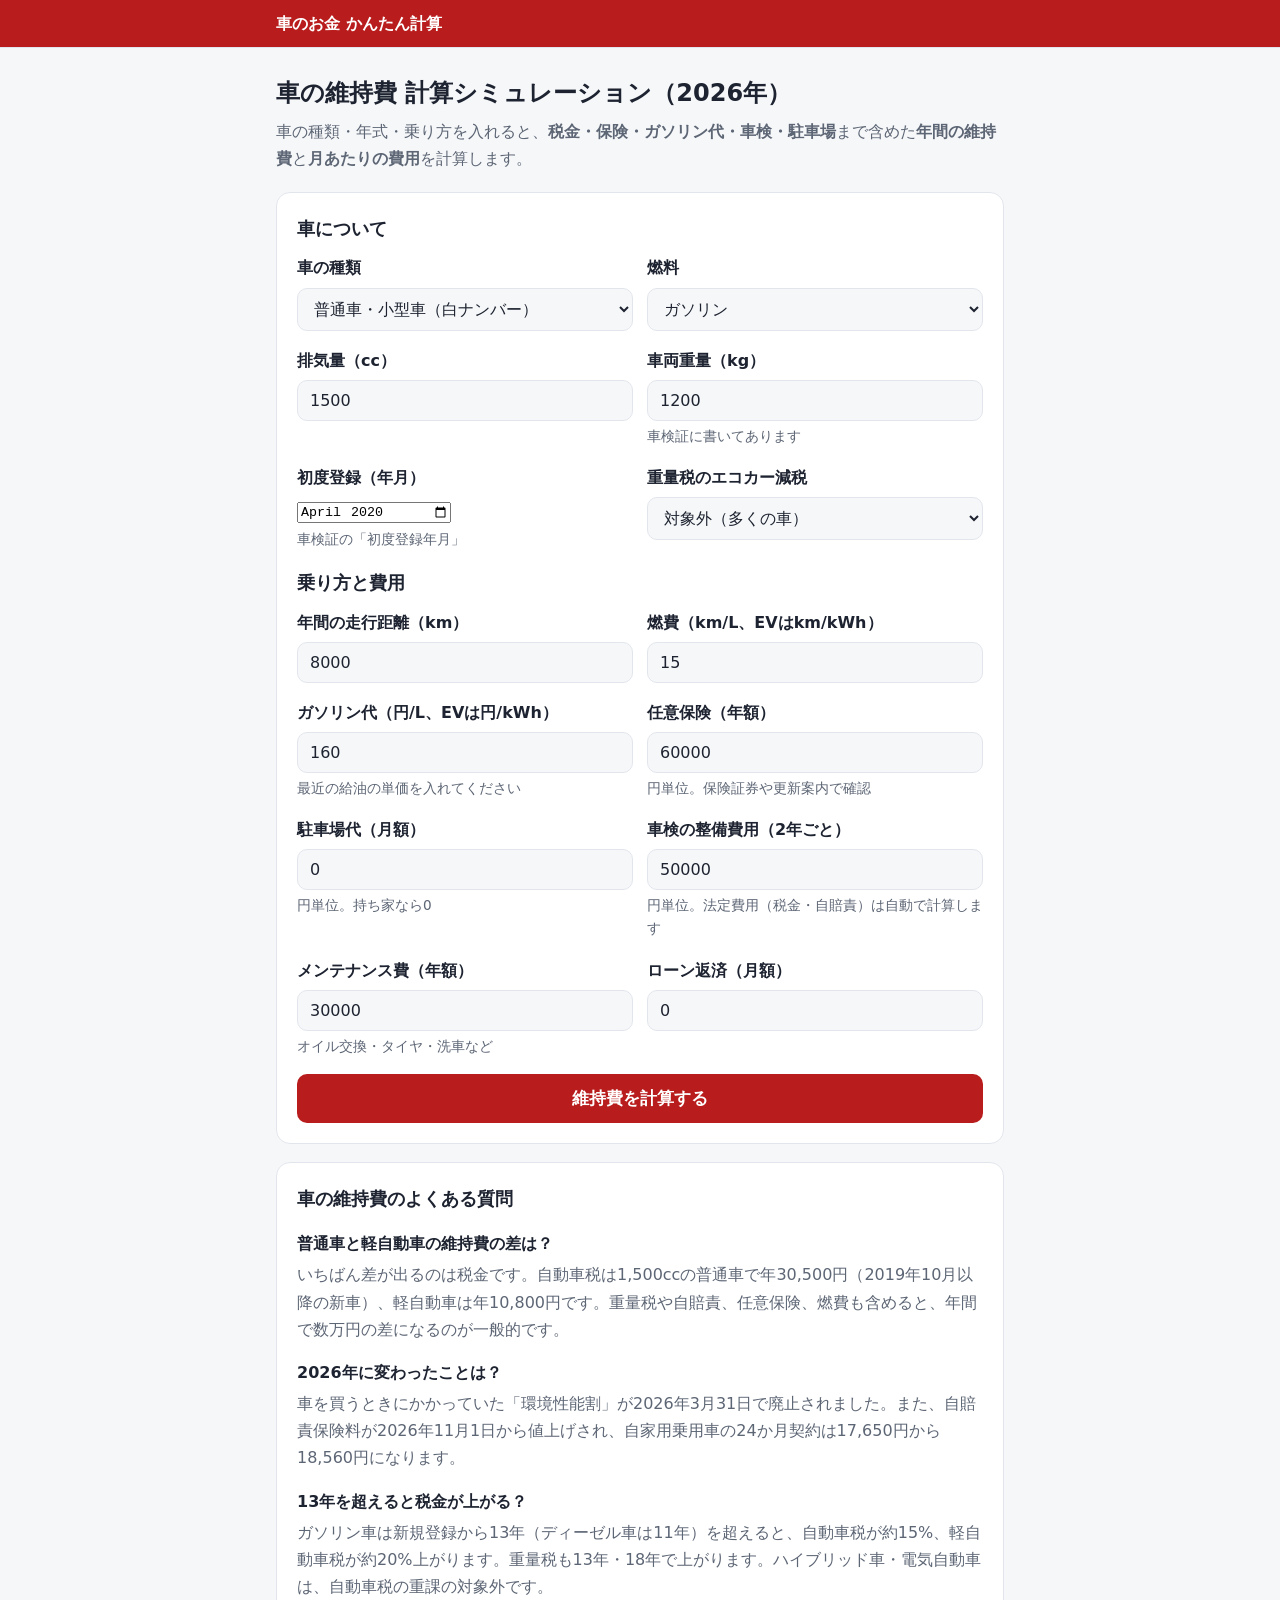
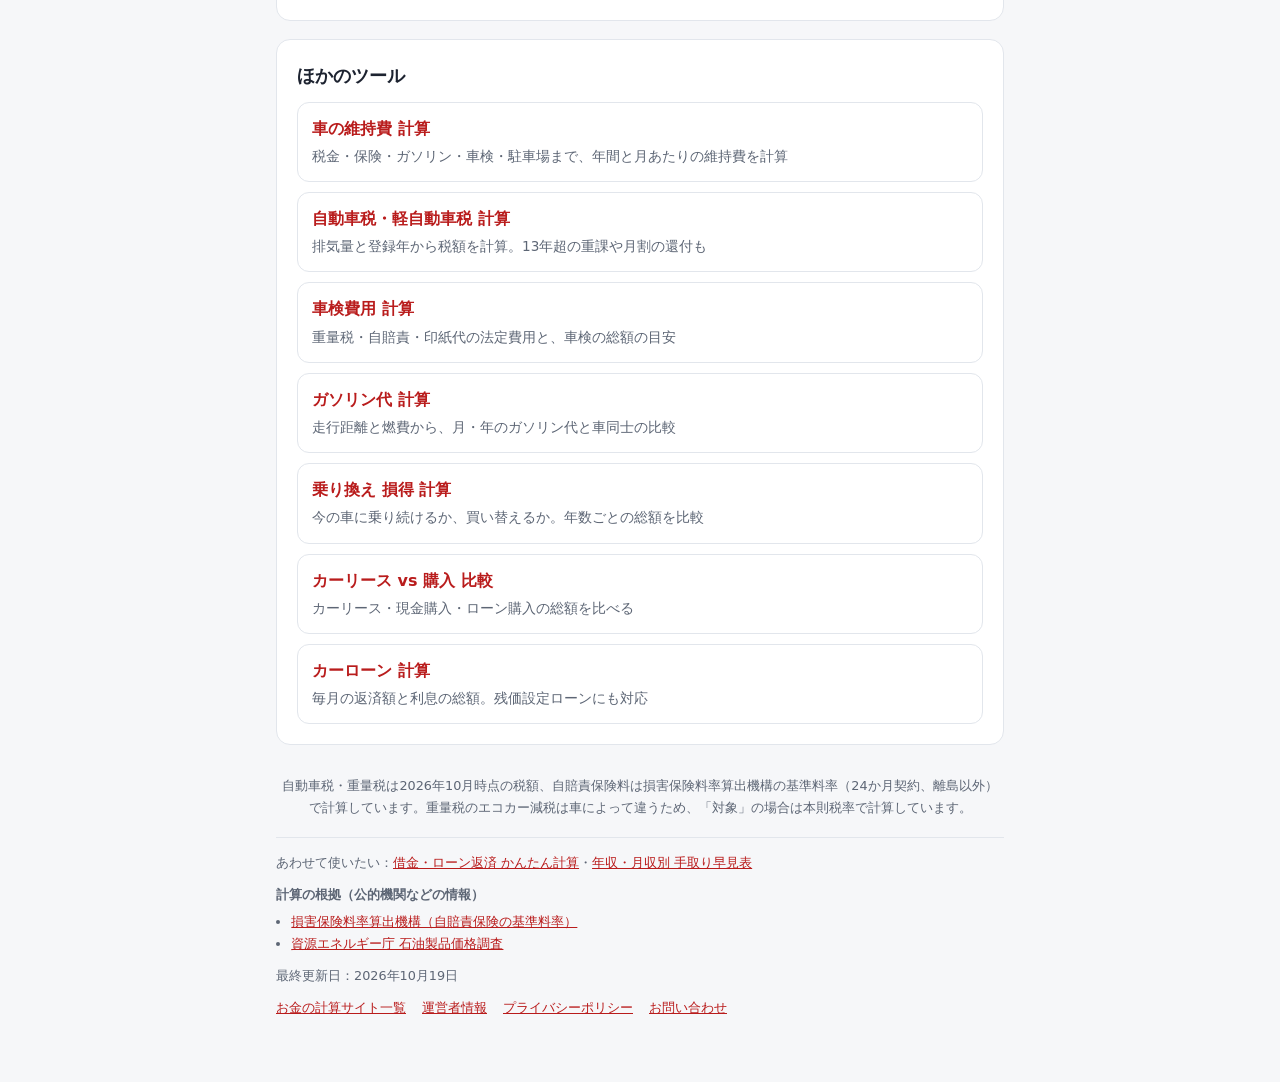
==== index.html @ 16d50706 "空の広告枠を非表示にし、関連サイトへのリンクを追加 Co-Authored-By: Claude Opus 5.5 <noreply@anthropic.com>" ====
<!doctype html>
<html lang="ja">
<head>
<meta charset="utf-8">
<meta name="viewport" content="width=device-width, initial-scale=1">
<title>車の維持費 計算シミュレーション【2026年】｜年間・月あたりの費用（普通車・軽自動車）</title>
<meta name="description" content="車種・排気量・年式・走行距離などを入れるだけで、自動車税・重量税・自賠責・任意保険・ガソリン代・車検・駐車場までの年間の維持費と月あたりの費用を計算。2026年11月の自賠責保険料の改定にも対応した無料ツールです。">
<link rel="canonical" href="https://harryquad.github.io/kuruma/">
<!--sw-head-->
<meta property="og:type" content="website">
<meta property="og:site_name" content="車のお金 かんたん計算">
<meta property="og:title" content="車の維持費 計算シミュレーション【2026年】｜年間・月あたりの費用（普通車・軽自動車）">
<meta property="og:description" content="車種・排気量・年式・走行距離などを入れるだけで、自動車税・重量税・自賠責・任意保険・ガソリン代・車検・駐車場までの年間の維持費と月あたりの費用を計算。2026年11月の自賠責保険料の改定にも対応した無料ツールです。">
<meta property="og:url" content="https://harryquad.github.io/kuruma/">
<meta property="og:locale" content="ja_JP">
<meta name="twitter:card" content="summary">
<link rel="icon" href="/favicon.ico" sizes="48x48">
<link rel="icon" href="/favicon.svg" type="image/svg+xml">
<!--/sw-head-->
<link rel="stylesheet" href="assets/style.css">
<style>.bar{display:flex;height:16px;border-radius:99px;overflow:hidden;margin:10px 0 6px}.bar span{display:block;height:100%}</style>
</head>
<body>
<header class="site-header"><div><a href="/kuruma/">車のお金 かんたん計算</a></div></header>
<div class="wrap">
  <h1>車の維持費 計算シミュレーション（2026年）</h1>
  <p class="lead">車の種類・年式・乗り方を入れると、<strong>税金・保険・ガソリン代・車検・駐車場</strong>まで含めた<strong>年間の維持費</strong>と<strong>月あたりの費用</strong>を計算します。</p>

  <div class="card">
    <h2>車について</h2>
    <div class="row">
      <div class="field"><label for="kind">車の種類</label>
        <select id="kind"><option value="normal">普通車・小型車（白ナンバー）</option><option value="kei">軽自動車（黄ナンバー）</option></select></div>
      <div class="field"><label for="fuel">燃料</label>
        <select id="fuel"><option value="gas">ガソリン</option><option value="hybrid">ハイブリッド</option><option value="diesel">ディーゼル</option><option value="ev">電気自動車（EV）</option></select></div>
    </div>
    <div class="row">
      <div class="field" id="ccField"><label for="cc">排気量（cc）</label><input type="number" id="cc" min="0" value="1500"></div>
      <div class="field" id="weightField"><label for="weight">車両重量（kg）</label><input type="number" id="weight" min="0" value="1200">
        <div class="hint">車検証に書いてあります</div></div>
    </div>
    <div class="row">
      <div class="field"><label for="reg">初度登録（年月）</label><input type="month" id="reg" value="2020-04">
        <div class="hint">車検証の「初度登録年月」</div></div>
      <div class="field"><label for="eco">重量税のエコカー減税</label>
        <select id="eco"><option value="no">対象外（多くの車）</option><option value="yes">対象（本則税率）</option></select></div>
    </div>
    <h2>乗り方と費用</h2>
    <div class="row">
      <div class="field"><label for="km">年間の走行距離（km）</label><input type="number" id="km" min="0" value="8000"></div>
      <div class="field"><label for="eff">燃費（km/L、EVはkm/kWh）</label><input type="number" id="eff" min="0" step="0.1" value="15"></div>
    </div>
    <div class="row">
      <div class="field"><label for="price">ガソリン代（円/L、EVは円/kWh）</label><input type="number" id="price" min="0" value="160">
        <div class="hint">最近の給油の単価を入れてください</div></div>
      <div class="field"><label for="ins">任意保険（年額）</label><input type="number" id="ins" min="0" value="60000">
        <div class="hint">円単位。保険証券や更新案内で確認</div></div>
    </div>
    <div class="row">
      <div class="field"><label for="park">駐車場代（月額）</label><input type="number" id="park" min="0" value="0">
        <div class="hint">円単位。持ち家なら0</div></div>
      <div class="field"><label for="maint">車検の整備費用（2年ごと）</label><input type="number" id="maint" min="0" value="50000">
        <div class="hint">円単位。法定費用（税金・自賠責）は自動で計算します</div></div>
    </div>
    <div class="row">
      <div class="field"><label for="other">メンテナンス費（年額）</label><input type="number" id="other" min="0" value="30000">
        <div class="hint">オイル交換・タイヤ・洗車など</div></div>
      <div class="field"><label for="loan">ローン返済（月額）</label><input type="number" id="loan" min="0" value="0"></div>
    </div>
    <button id="calc">維持費を計算する</button>
  </div>

  <div class="card" id="result" hidden></div>

  <div class="ad">広告スペース</div>

  <div class="card faq">
    <h2>車の維持費のよくある質問</h2>
    <h3>普通車と軽自動車の維持費の差は？</h3>
    <p>いちばん差が出るのは税金です。自動車税は1,500ccの普通車で年30,500円（2019年10月以降の新車）、軽自動車は年10,800円です。重量税や自賠責、任意保険、燃費も含めると、年間で数万円の差になるのが一般的です。</p>
    <h3>2026年に変わったことは？</h3>
    <p>車を買うときにかかっていた「環境性能割」が2026年3月31日で廃止されました。また、自賠責保険料が2026年11月1日から値上げされ、自家用乗用車の24か月契約は17,650円から18,560円になります。</p>
    <h3>13年を超えると税金が上がる？</h3>
    <p>ガソリン車は新規登録から13年（ディーゼル車は11年）を超えると、自動車税が約15%、軽自動車税が約20%上がります。重量税も13年・18年で上がります。ハイブリッド車・電気自動車は、自動車税の重課の対象外です。</p>
  </div>

  <div class="card" id="related"></div>

  <footer>自動車税・重量税は2026年10月時点の税額、自賠責保険料は損害保険料率算出機構の基準料率（24か月契約、離島以外）で計算しています。重量税のエコカー減税は車によって違うため、「対象」の場合は本則税率で計算しています。</footer>
<!--sw-foot-->
<div style="font-size:.8rem;color:var(--muted);margin-top:18px;border-top:1px solid var(--line);padding-top:14px"><p style="margin:0 0 10px">あわせて使いたい：<a href="/shakkin/">借金・ローン返済 かんたん計算</a>・<a href="/nenshu/">年収・月収別 手取り早見表</a></p><p style="margin:0 0 6px;font-weight:600">計算の根拠（公的機関などの情報）</p><ul style="margin:0 0 10px;padding-left:1.2em"><li><a href="https://www.giroj.or.jp/" target="_blank" rel="noopener">損害保険料率算出機構（自賠責保険の基準料率）</a></li><li><a href="https://www.enecho.meti.go.jp/statistics/petroleum_and_lpgas/pl007/" target="_blank" rel="noopener">資源エネルギー庁 石油製品価格調査</a></li></ul><p style="margin:0 0 10px">最終更新日：2026年10月19日</p><nav style="display:flex;flex-wrap:wrap;gap:6px 16px"><a href="/sites/">お金の計算サイト一覧</a><a href="/about/">運営者情報</a><a href="/privacy/">プライバシーポリシー</a><a href="/contact/">お問い合わせ</a></nav></div>
<!--/sw-foot-->
</div>

<script src="assets/site.js"></script>
<script src="assets/calc.js"></script>
<script>
const $ = id => document.getElementById(id);
$("kind").addEventListener("change", () => { const kei = $("kind").value === "kei"; $("ccField").hidden = kei; $("weightField").hidden = kei; });

function calc() {
  const out = $("result");
  out.hidden = false;
  const [ry, rm] = ($("reg").value || "2020-04").split("-").map(Number);
  const kind = $("kind").value, fuel = $("fuel").value;
  const now = new Date();
  const fy = now.getMonth() >= 3 ? now.getFullYear() : now.getFullYear() - 1;
  const age = yearsSince(ry, rm, fy);
  const tax = annualCarTax({ kind, cc: num("cc"), regYear: ry, regMonth: rm, fuel }, fy);
  const weight = weightTax2y(kind, num("weight"), age, $("eco").value === "yes") / 2;
  const jibai = jibaiseki24(kind, now) / 2;
  const shaken = (num("maint") + inspectionFee(kind, "shop")) / 2;
  const fuelCost = num("eff") ? num("km") / num("eff") * num("price") : 0;
  const items = [
    ["自動車税・軽自動車税", tax.tax, "#b91c1c"], ["重量税（2年分を年に換算）", weight, "#ea580c"],
    ["自賠責保険（年換算）", jibai, "#ca8a04"], ["任意保険", num("ins"), "#16a34a"],
    [fuel === "ev" ? "電気代" : "ガソリン代", fuelCost, "#0891b2"], ["車検の整備・手数料（年換算）", shaken, "#2563eb"],
    ["メンテナンス", num("other"), "#7c3aed"], ["駐車場", num("park") * 12, "#db2777"], ["ローン返済", num("loan") * 12, "#64748b"],
  ].filter(i => i[1] > 0);
  const total = items.reduce((s, i) => s + i[1], 0);

  out.innerHTML = `
    <div class="big">
      <div class="stat warn"><div class="k">年間の維持費</div><div class="v">${yen(total)}</div></div>
      <div class="stat"><div class="k">月あたり</div><div class="v">${yen(total / 12)}</div></div>
      <div class="stat"><div class="k">1kmあたり</div><div class="v">${num("km") ? yen(total / num("km")) : "—"}</div></div>
    </div>
    <div class="bar" aria-hidden="true">${items.map(i => `<span style="width:${i[1] / total * 100}%;background:${i[2]}"></span>`).join("")}</div>
    <table class="info">
      ${items.map(i => `<tr><td><span style="display:inline-block;width:10px;height:10px;border-radius:3px;background:${i[2]};margin-right:6px"></span>${i[0]}</td><td class="num">${yen(i[1])}</td><td class="num">${(i[1] / total * 100).toFixed(0)}%</td></tr>`).join("")}
    </table>
    <p class="note">自動車税は${tax.note}の税額（${yen(tax.tax)}）です。新規登録から約${age}年たっています${tax.note.includes("重課") ? "で、税金が上がる時期に入っています" : ""}。</p>
    <p class="note">維持費を下げるなら、いちばん効果が大きいのは任意保険の見直しと、車そのものの見直しです。今の車がいくらで売れるかを知っておくと、乗り換えの判断がしやすくなります → <a href="/kuruma/norikae/">乗り換え 損得 計算</a></p>`;
  out.scrollIntoView({ behavior: "smooth", block: "start" });
}
$("calc").addEventListener("click", calc);
</script>
</body>
</html>
---- assets/style.css ----
:root{
  --bg:#f6f7f9;--card:#fff;--text:#1d2330;--muted:#5d6675;--line:#e2e6ec;
  --accent:#b91c1c;--accent-soft:#fdecec;--on-accent:#fff;--good:#16a34a;--good-soft:#dcfce7;
  --warn:#ea580c;--warn-soft:#ffedd5;--off:#9aa3b2;--err:#dc2626;
}
@media (prefers-color-scheme: dark){
  :root{
    --bg:#0f1218;--card:#181c24;--text:#e7eaf0;--muted:#9aa3b2;--line:#2a303c;
    --accent:#f87171;--accent-soft:#3a1a1a;--on-accent:#2a0a0a;--good:#4ade80;--good-soft:#12301f;
    --warn:#fb923c;--warn-soft:#3a2413;--off:#5d6675;--err:#f87171;
  }
}
*{box-sizing:border-box}
body{margin:0;background:var(--bg);color:var(--text);font-family:system-ui,-apple-system,"Hiragino Sans","Yu Gothic UI",sans-serif;line-height:1.7}
a{color:var(--accent)}
.site-header{background:var(--accent);border-bottom:1px solid var(--line)}
.site-header div{max-width:760px;margin:0 auto;padding:10px 16px}
.site-header a{font-weight:700;text-decoration:none;color:var(--on-accent)}
.wrap{max-width:760px;margin:0 auto;padding:24px 16px 64px}
h1{font-size:1.5rem;margin:.2em 0 .3em;line-height:1.4}
h2{font-size:1.15rem;margin:0 0 10px}
.lead{color:var(--muted);margin:0 0 20px}
.card{background:var(--card);border:1px solid var(--line);border-radius:14px;padding:20px;margin-bottom:18px}
label{display:block;font-weight:600;margin-bottom:6px}
.field{margin-bottom:16px}
input[type=date],input[type=number],input[type=text],select,textarea{width:100%;padding:10px 12px;font-size:1rem;border:1px solid var(--line);border-radius:10px;background:var(--bg);color:var(--text);font-family:inherit}
.row{display:grid;grid-template-columns:1fr 1fr;gap:14px}
@media (max-width:520px){.row{grid-template-columns:1fr}}
.checks{display:flex;flex-wrap:wrap;gap:8px 18px}
.checks label{font-weight:400;display:flex;align-items:center;gap:6px;margin:0}
.hint{font-size:.85rem;color:var(--muted);margin-top:4px}
button{width:100%;padding:13px;font-size:1.05rem;font-weight:700;border:0;border-radius:10px;background:var(--accent);color:var(--on-accent);cursor:pointer;font-family:inherit}
button:hover{filter:brightness(1.08)}
button.sub{background:var(--accent-soft);color:var(--accent)}
.big{display:grid;grid-template-columns:repeat(3,1fr);gap:10px;margin-bottom:14px}
@media (max-width:520px){.big{grid-template-columns:1fr}}
.stat{border-radius:12px;padding:14px;background:var(--bg)}
.stat .k{font-size:.8rem;color:var(--muted)}
.stat .v{font-size:1.25rem;font-weight:700}
.stat.warn .v{color:var(--warn)} .stat.good .v{color:var(--good)}
.err{color:var(--err);font-weight:600}
table.info{width:100%;border-collapse:collapse;font-size:.95rem}
table.info td,table.info th{padding:8px 4px;border-bottom:1px solid var(--line);vertical-align:top;text-align:left}
table.info th{color:var(--muted);font-weight:500;font-size:.85rem}
table.info td:first-child{color:var(--muted)}
table.info td.num,table.info th.num{text-align:right;font-variant-numeric:tabular-nums}
.note{font-size:.85rem;color:var(--muted);background:var(--bg);border-radius:10px;padding:10px 12px;margin-top:12px}
.ad{display:none}
.ad.on{display:block;border:1px solid var(--line);border-radius:12px;padding:14px;margin-bottom:18px;background:var(--card)}
.faq h3{font-size:1rem;margin:16px 0 4px}
.faq p{margin:0;color:var(--muted)}
.tools{list-style:none;margin:0;padding:0;display:grid;gap:10px}
.tools a{display:block;padding:12px 14px;border:1px solid var(--line);border-radius:12px;text-decoration:none;color:var(--text);background:var(--card)}
.tools a:hover{border-color:var(--accent)}
.tools b{display:block;color:var(--accent)}
.tools span{font-size:.85rem;color:var(--muted)}
footer{font-size:.8rem;color:var(--muted);text-align:center;margin-top:30px}
.verdict{font-size:1.2rem;font-weight:700;margin:0 0 10px}
.verdict.ok{color:var(--good)} .verdict.ng{color:var(--warn)}
.q{padding:12px 0;border-bottom:1px solid var(--line)}
.q .t{font-weight:600;margin-bottom:6px}
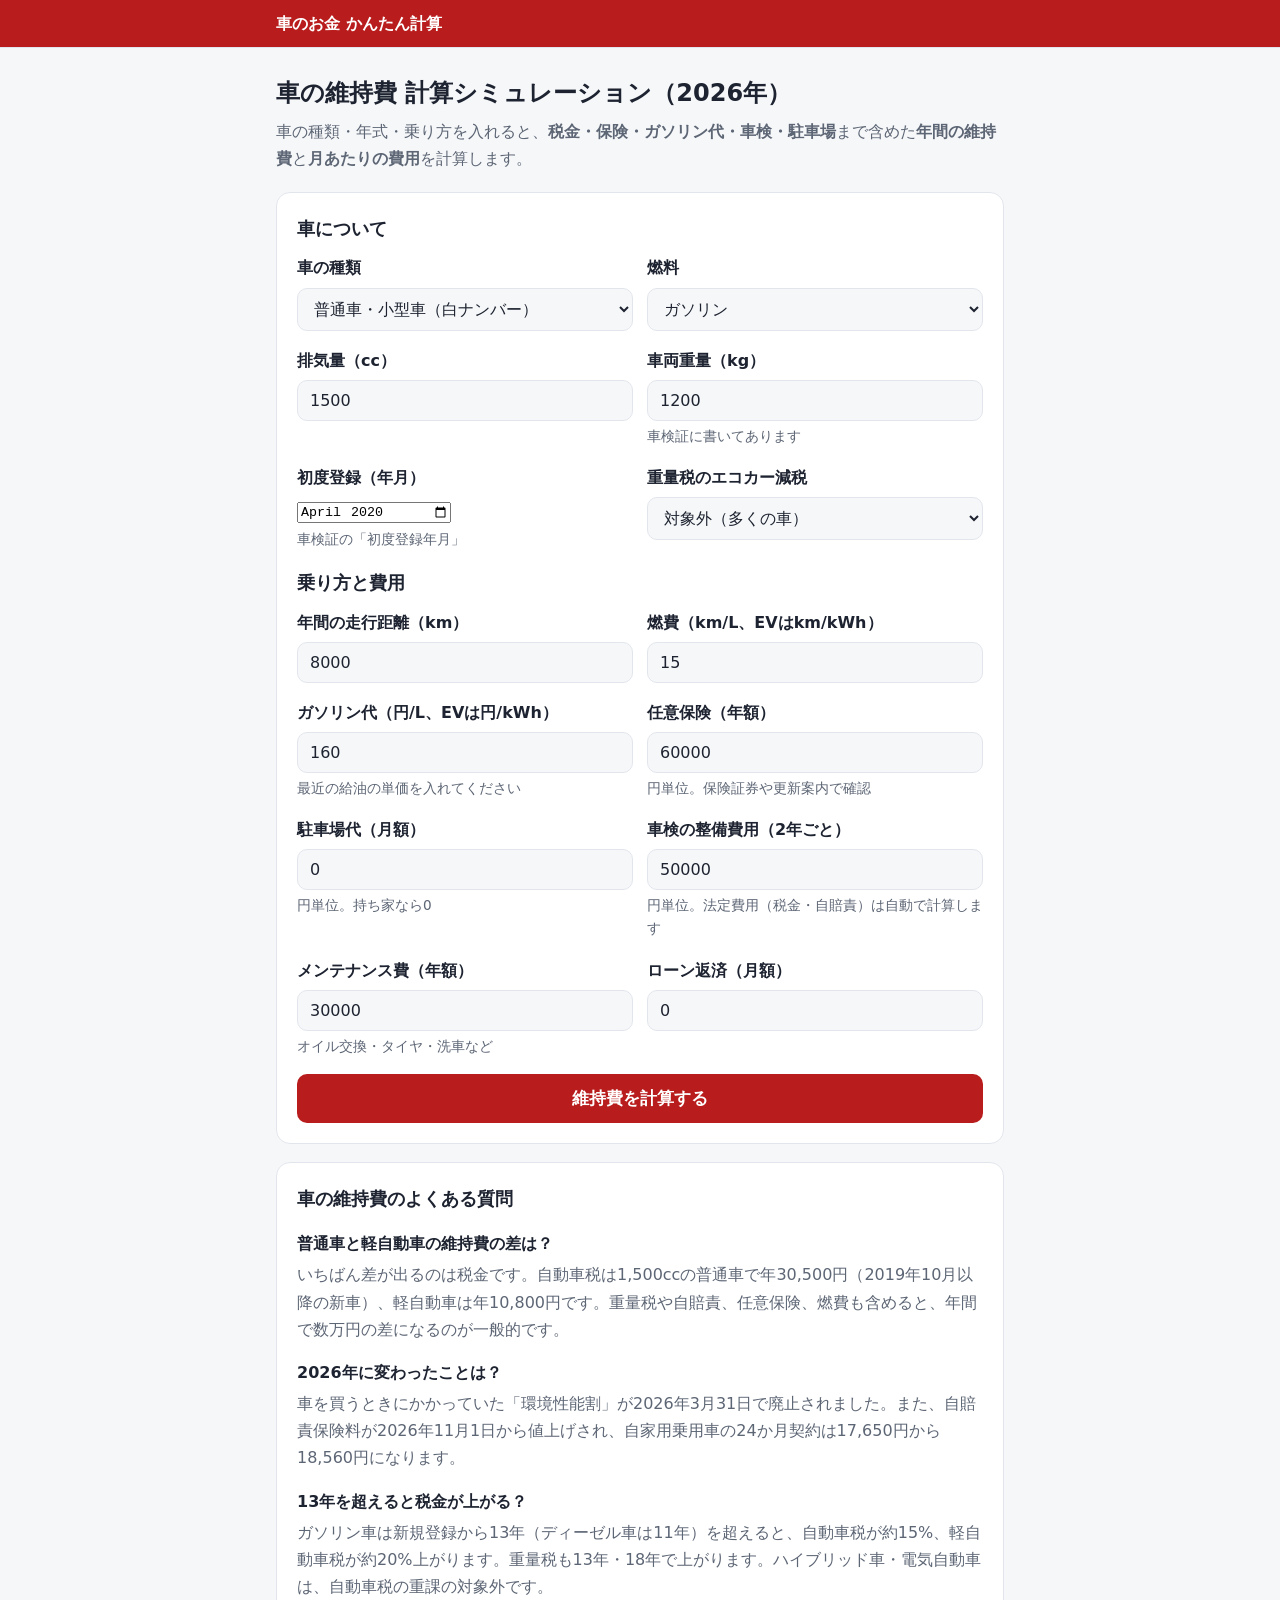
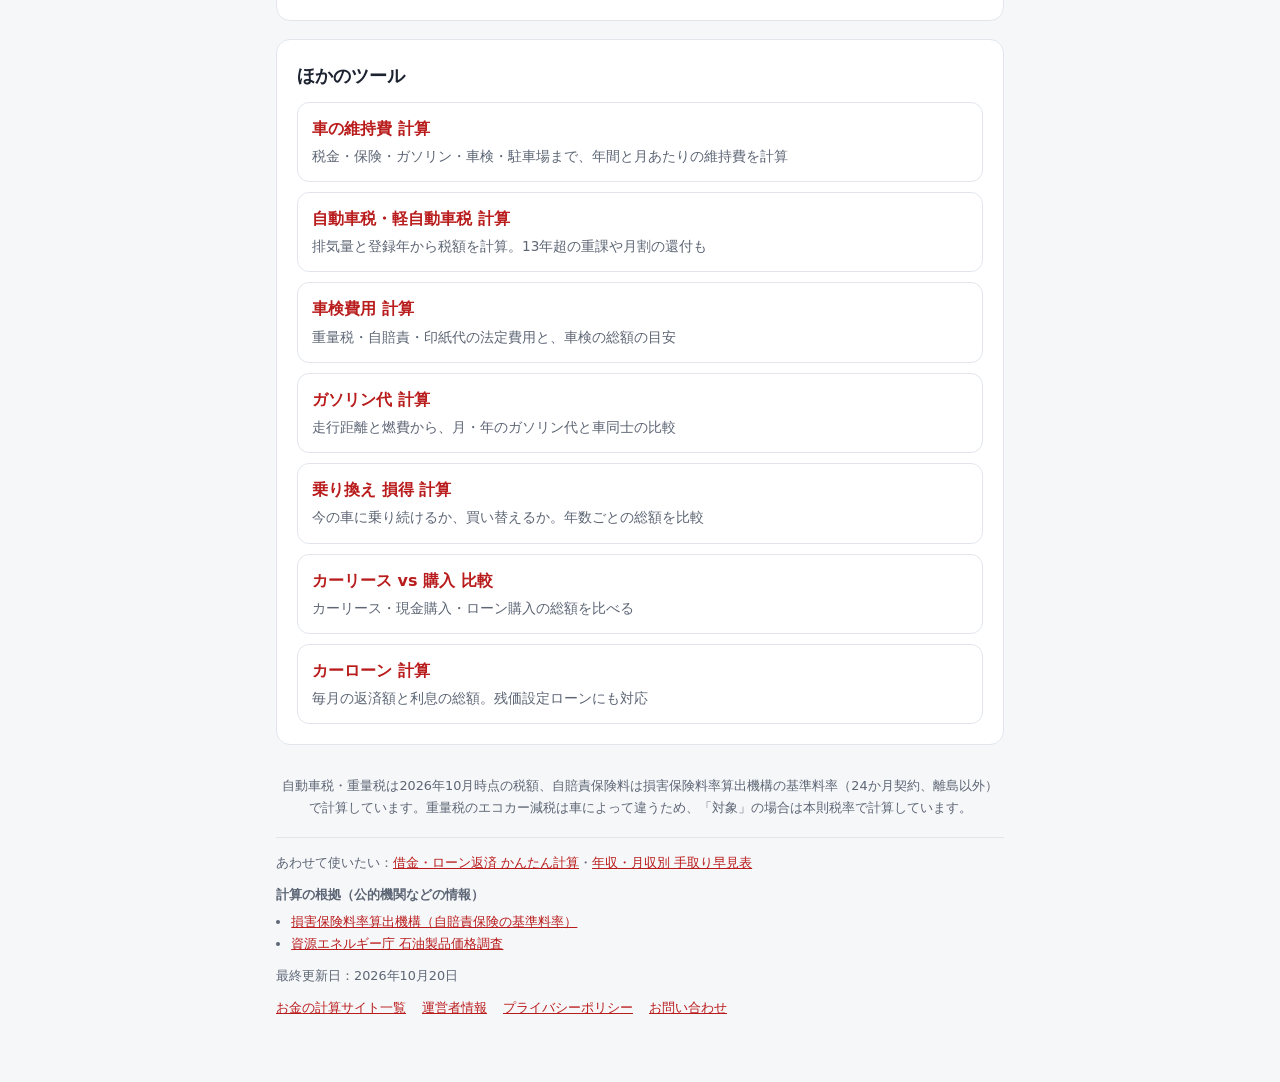
==== commit 686058f8: "最終更新日を最新のコミット日に合わせる Co-Authored-By: Claude Opus 5.5 <noreply@anthropic.com>" ====
--- a/index.html
+++ b/index.html
@@ -5,17 +5,19 @@
 <meta name="viewport" content="width=device-width, initial-scale=1">
 <title>車の維持費 計算シミュレーション【2026年】｜年間・月あたりの費用（普通車・軽自動車）</title>
 <meta name="description" content="車種・排気量・年式・走行距離などを入れるだけで、自動車税・重量税・自賠責・任意保険・ガソリン代・車検・駐車場までの年間の維持費と月あたりの費用を計算。2026年11月の自賠責保険料の改定にも対応した無料ツールです。">
-<link rel="canonical" href="https://harryquad.github.io/kuruma/">
+<link rel="canonical" href="https://okanenokeisan.com/kuruma/">
 <!--sw-head-->
 <meta property="og:type" content="website">
 <meta property="og:site_name" content="車のお金 かんたん計算">
 <meta property="og:title" content="車の維持費 計算シミュレーション【2026年】｜年間・月あたりの費用（普通車・軽自動車）">
 <meta property="og:description" content="車種・排気量・年式・走行距離などを入れるだけで、自動車税・重量税・自賠責・任意保険・ガソリン代・車検・駐車場までの年間の維持費と月あたりの費用を計算。2026年11月の自賠責保険料の改定にも対応した無料ツールです。">
-<meta property="og:url" content="https://harryquad.github.io/kuruma/">
+<meta property="og:url" content="https://okanenokeisan.com/kuruma/">
 <meta property="og:locale" content="ja_JP">
 <meta name="twitter:card" content="summary">
 <link rel="icon" href="/favicon.ico" sizes="48x48">
 <link rel="icon" href="/favicon.svg" type="image/svg+xml">
+<script async src="https://www.googletagmanager.com/gtag/js?id=G-CTGWFB173X"></script>
+<script>window.dataLayer=window.dataLayer||[];function gtag(){dataLayer.push(arguments);}gtag('js',new Date());gtag('config','G-CTGWFB173X');</script>
 <!--/sw-head-->
 <link rel="stylesheet" href="assets/style.css">
 <style>.bar{display:flex;height:16px;border-radius:99px;overflow:hidden;margin:10px 0 6px}.bar span{display:block;height:100%}</style>
@@ -88,7 +90,7 @@
 
   <footer>自動車税・重量税は2026年10月時点の税額、自賠責保険料は損害保険料率算出機構の基準料率（24か月契約、離島以外）で計算しています。重量税のエコカー減税は車によって違うため、「対象」の場合は本則税率で計算しています。</footer>
 <!--sw-foot-->
-<div style="font-size:.8rem;color:var(--muted);margin-top:18px;border-top:1px solid var(--line);padding-top:14px"><p style="margin:0 0 10px">あわせて使いたい：<a href="/shakkin/">借金・ローン返済 かんたん計算</a>・<a href="/nenshu/">年収・月収別 手取り早見表</a></p><p style="margin:0 0 6px;font-weight:600">計算の根拠（公的機関などの情報）</p><ul style="margin:0 0 10px;padding-left:1.2em"><li><a href="https://www.giroj.or.jp/" target="_blank" rel="noopener">損害保険料率算出機構（自賠責保険の基準料率）</a></li><li><a href="https://www.enecho.meti.go.jp/statistics/petroleum_and_lpgas/pl007/" target="_blank" rel="noopener">資源エネルギー庁 石油製品価格調査</a></li></ul><p style="margin:0 0 10px">最終更新日：2026年10月19日</p><nav style="display:flex;flex-wrap:wrap;gap:6px 16px"><a href="/sites/">お金の計算サイト一覧</a><a href="/about/">運営者情報</a><a href="/privacy/">プライバシーポリシー</a><a href="/contact/">お問い合わせ</a></nav></div>
+<div style="font-size:.8rem;color:var(--muted);margin-top:18px;border-top:1px solid var(--line);padding-top:14px"><p style="margin:0 0 10px">あわせて使いたい：<a href="/shakkin/">借金・ローン返済 かんたん計算</a>・<a href="/nenshu/">年収・月収別 手取り早見表</a></p><p style="margin:0 0 6px;font-weight:600">計算の根拠（公的機関などの情報）</p><ul style="margin:0 0 10px;padding-left:1.2em"><li><a href="https://www.giroj.or.jp/" target="_blank" rel="noopener">損害保険料率算出機構（自賠責保険の基準料率）</a></li><li><a href="https://www.enecho.meti.go.jp/statistics/petroleum_and_lpgas/pl007/" target="_blank" rel="noopener">資源エネルギー庁 石油製品価格調査</a></li></ul><p style="margin:0 0 10px">最終更新日：2026年10月20日</p><nav style="display:flex;flex-wrap:wrap;gap:6px 16px"><a href="/sites/">お金の計算サイト一覧</a><a href="/about/">運営者情報</a><a href="/privacy/">プライバシーポリシー</a><a href="/contact/">お問い合わせ</a></nav></div>
 <!--/sw-foot-->
 </div>
 
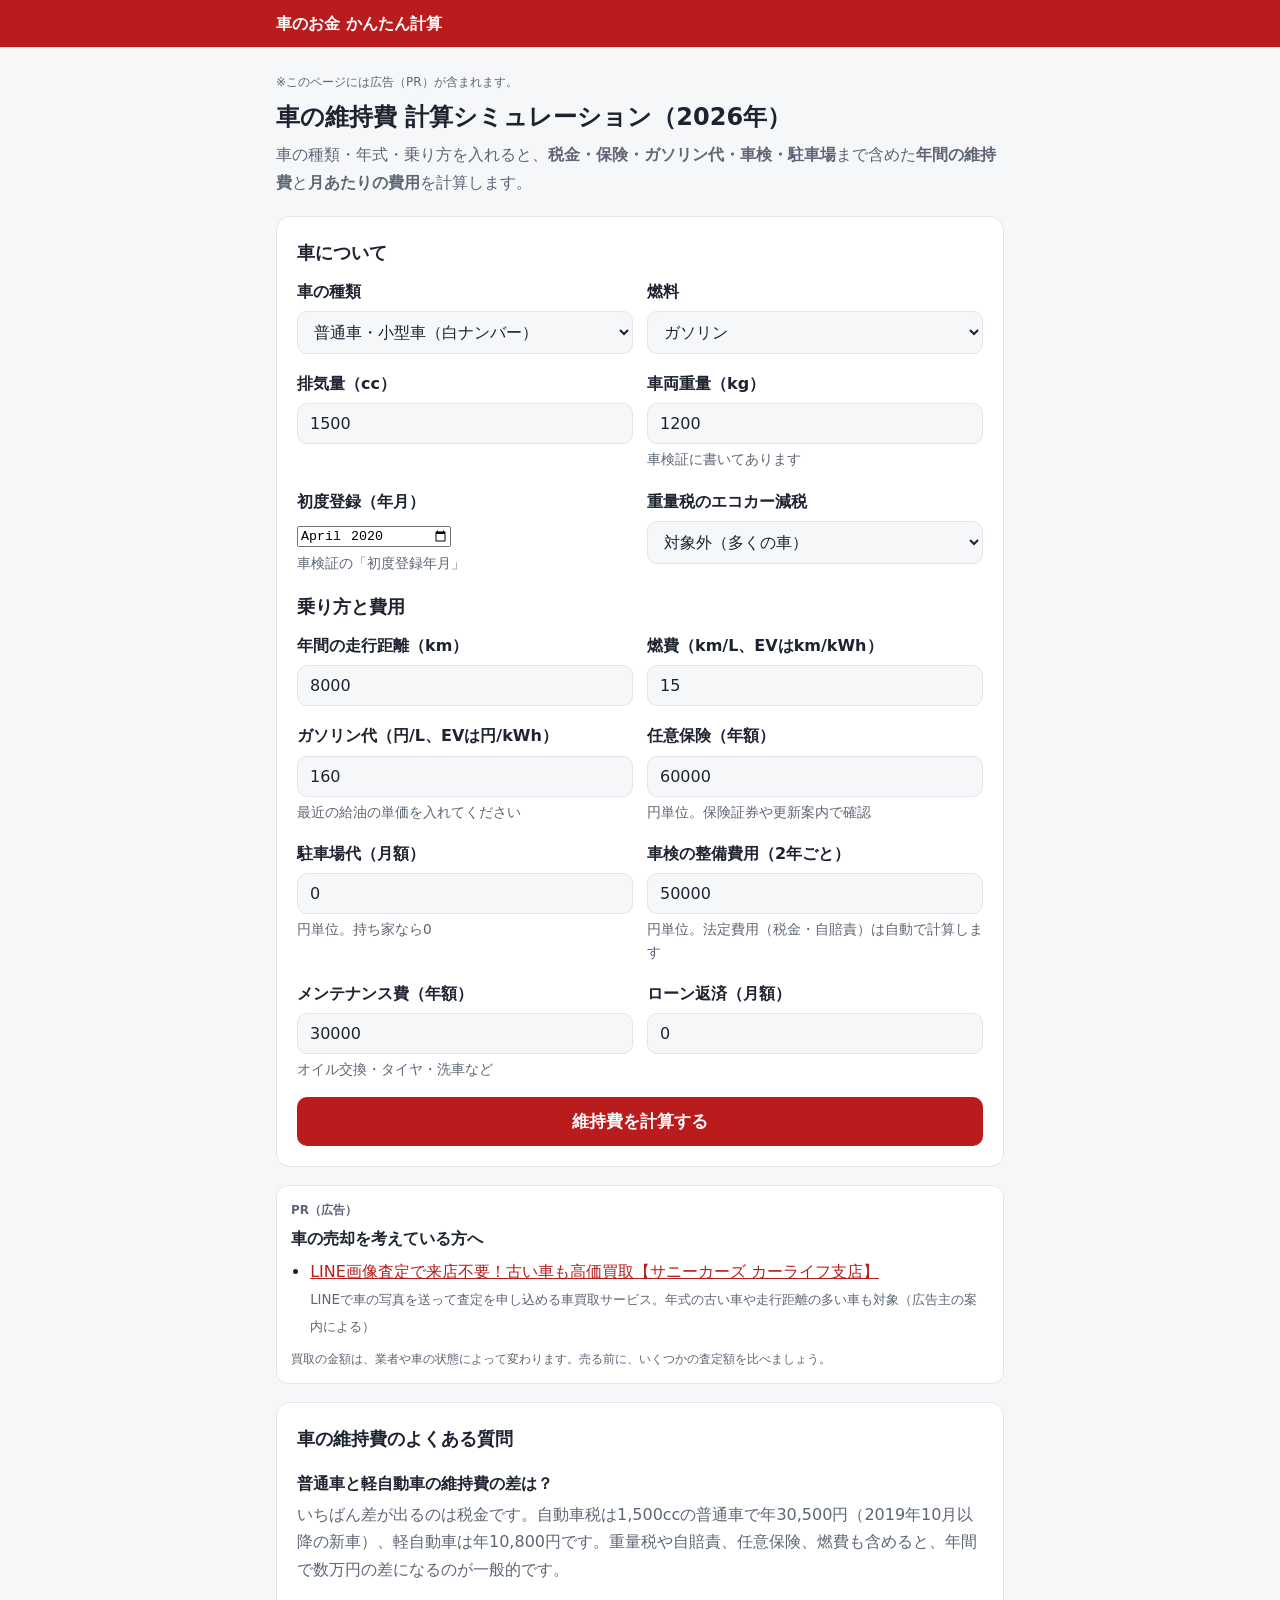
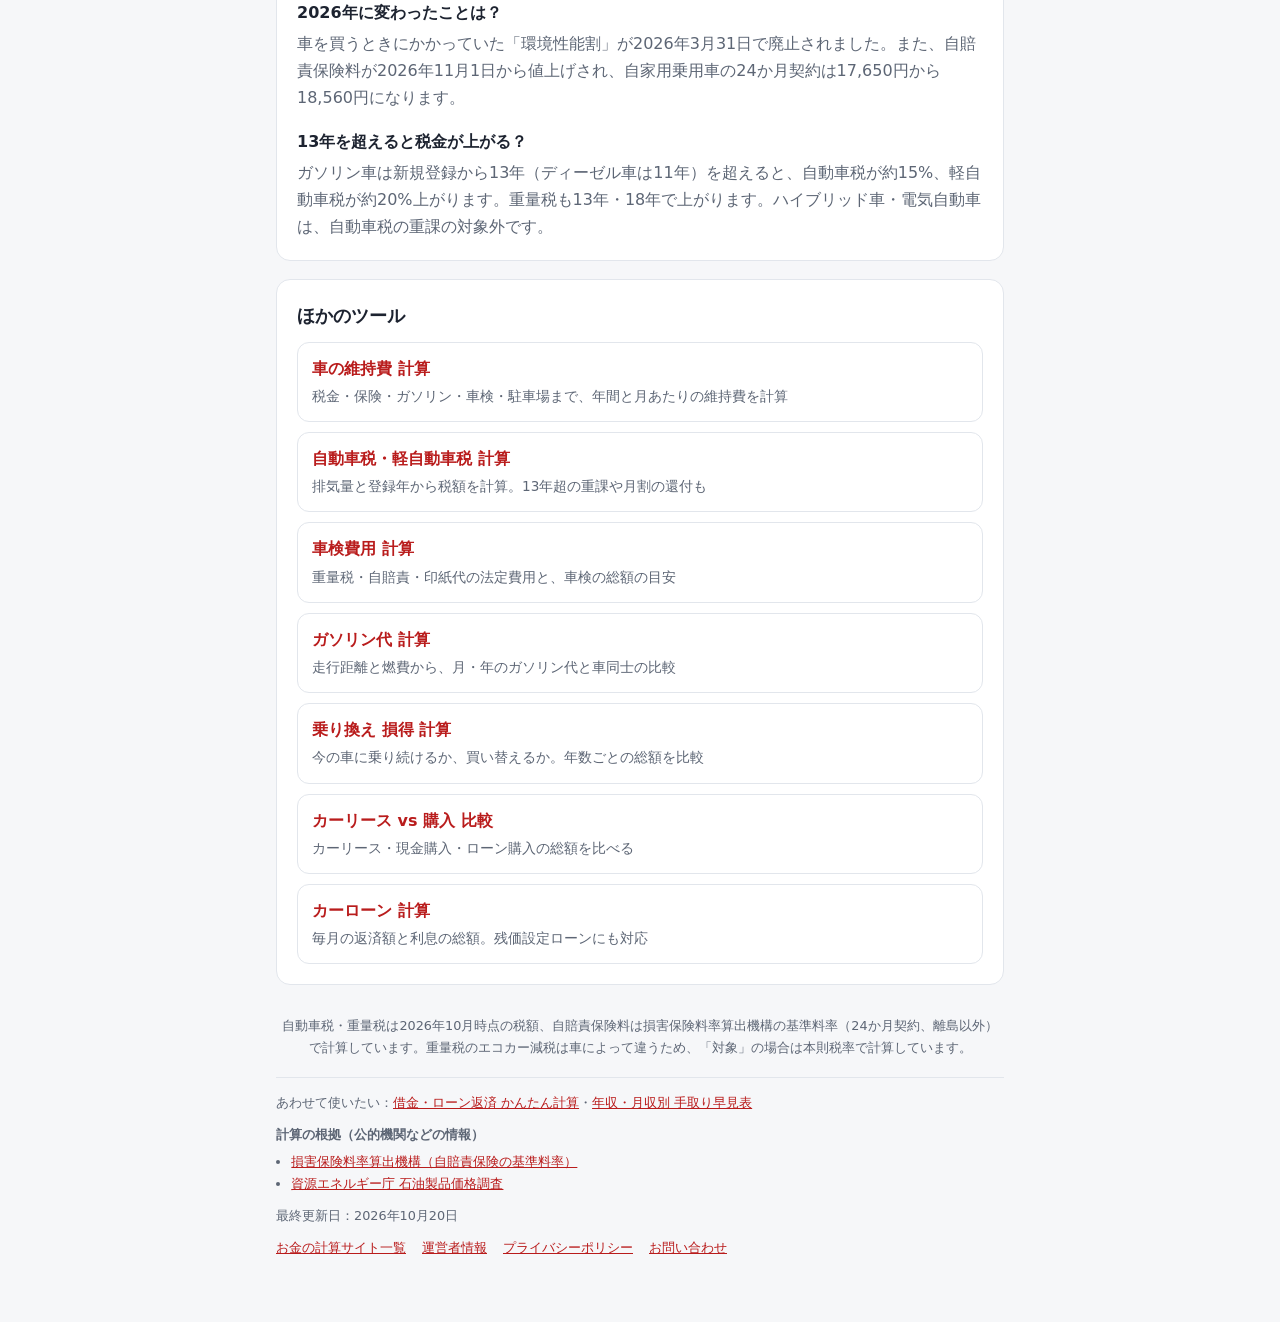
==== commit 26207aa4: "サニーカーズ（車買取）の広告を掲載 Co-Authored-By: Claude Opus 5.5 <noreply@anthropic.com>" ====
--- a/index.html
+++ b/index.html
@@ -25,6 +25,7 @@
 <body>
 <header class="site-header"><div><a href="/kuruma/">車のお金 かんたん計算</a></div></header>
 <div class="wrap">
+<!--sw-pr--><p class="pr-note" style="font-size:.75rem;color:var(--muted);margin:0 0 8px">※このページには広告（PR）が含まれます。</p><!--/sw-pr-->
   <h1>車の維持費 計算シミュレーション（2026年）</h1>
   <p class="lead">車の種類・年式・乗り方を入れると、<strong>税金・保険・ガソリン代・車検・駐車場</strong>まで含めた<strong>年間の維持費</strong>と<strong>月あたりの費用</strong>を計算します。</p>
 
@@ -73,6 +74,8 @@
   </div>
 
   <div class="card" id="result" hidden></div>
+
+  <!--sw-ad--><div class="ad on"><p style="margin:0 0 4px;font-size:.75rem;color:var(--muted);font-weight:700">PR（広告）</p><p style="margin:0 0 6px;font-weight:700">車の売却を考えている方へ</p><ul style="margin:0;padding-left:1.2em"><li style="margin:4px 0"><a href="https://px.a8.net/svt/ejp?a8mat=4BGCEZ+9VFSXE+5Z1E+5YJRM&id1=kuruma&id2=top" rel="nofollow sponsored">LINE画像査定で来店不要！古い車も高価買取【サニーカーズ カーライフ支店】</a><img border="0" width="1" height="1" src="https://www13.a8.net/0.gif?a8mat=4BGCEZ+9VFSXE+5Z1E+5YJRM" alt=""><br><small style="color:var(--muted)">LINEで車の写真を送って査定を申し込める車買取サービス。年式の古い車や走行距離の多い車も対象（広告主の案内による）</small></li></ul><p style="margin:8px 0 0;font-size:.78rem;color:var(--muted)">買取の金額は、業者や車の状態によって変わります。売る前に、いくつかの査定額を比べましょう。</p></div><!--/sw-ad-->
 
   <div class="ad">広告スペース</div>
 
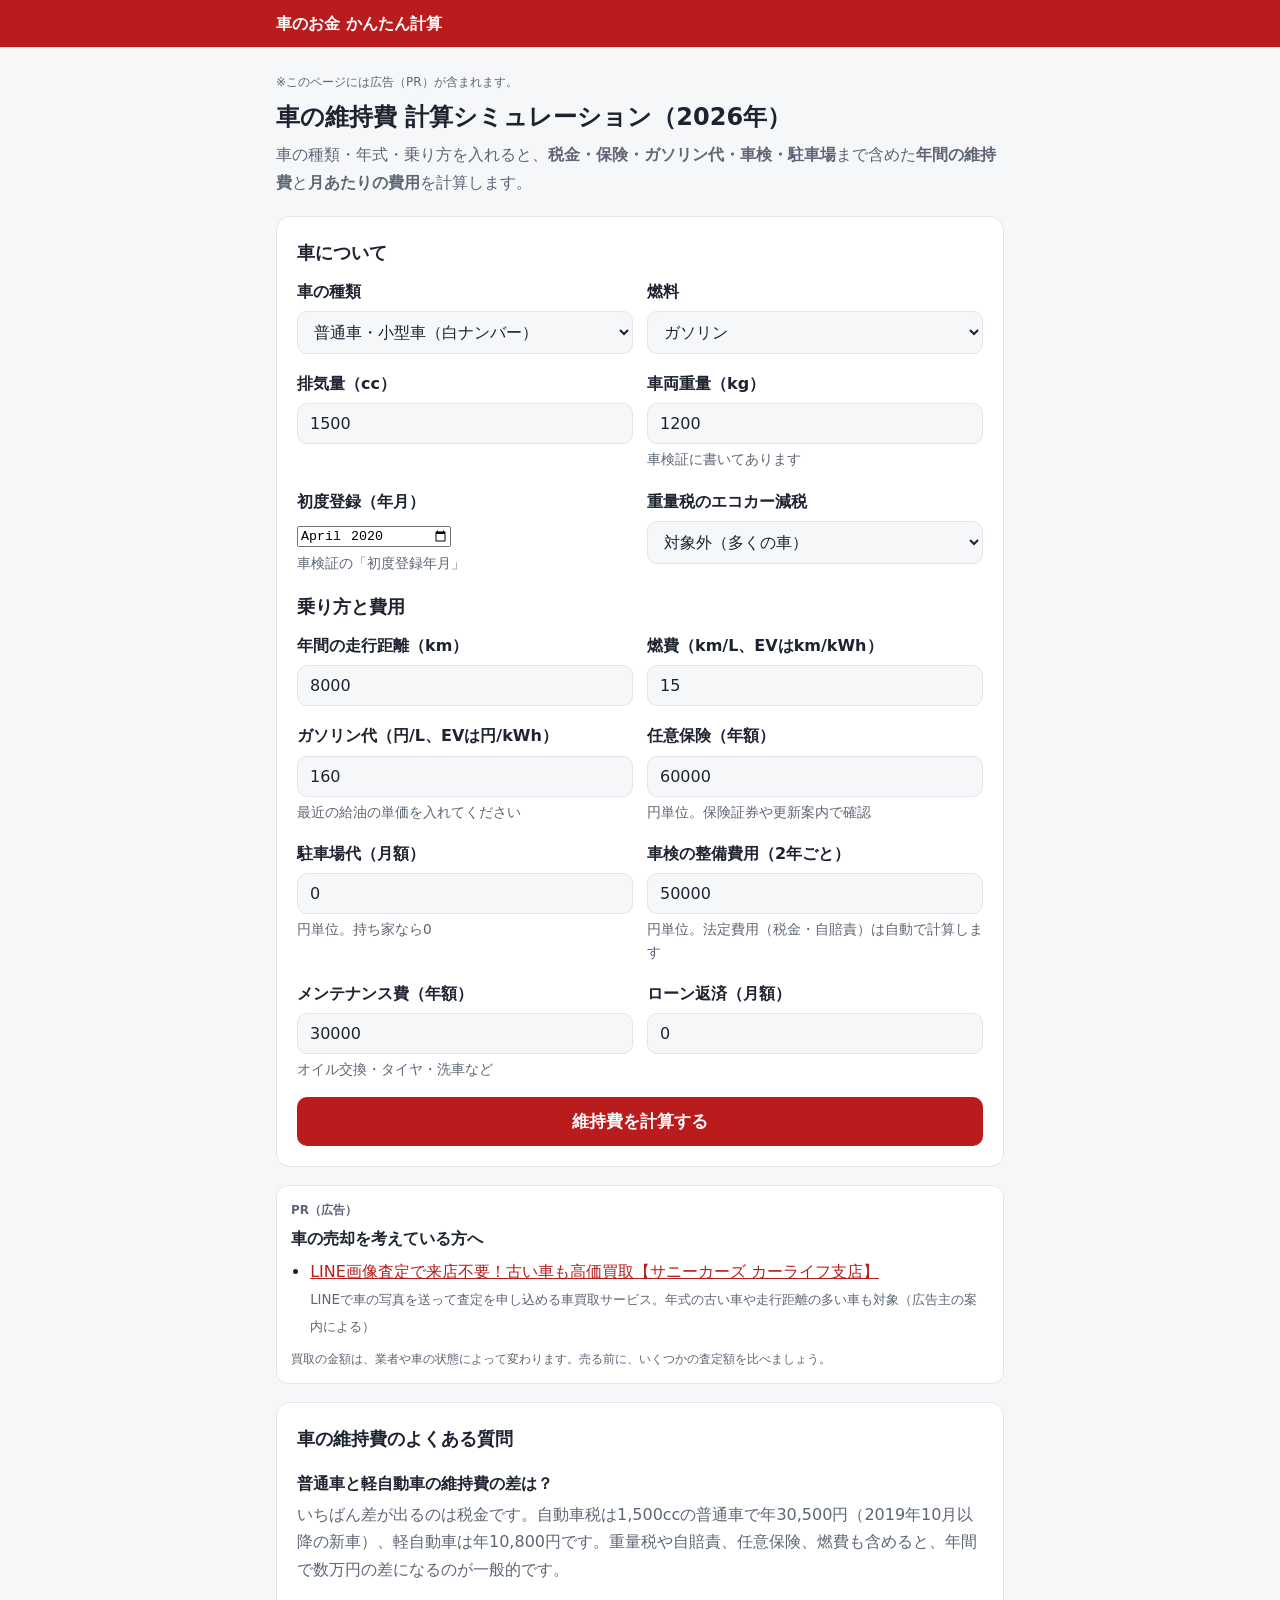
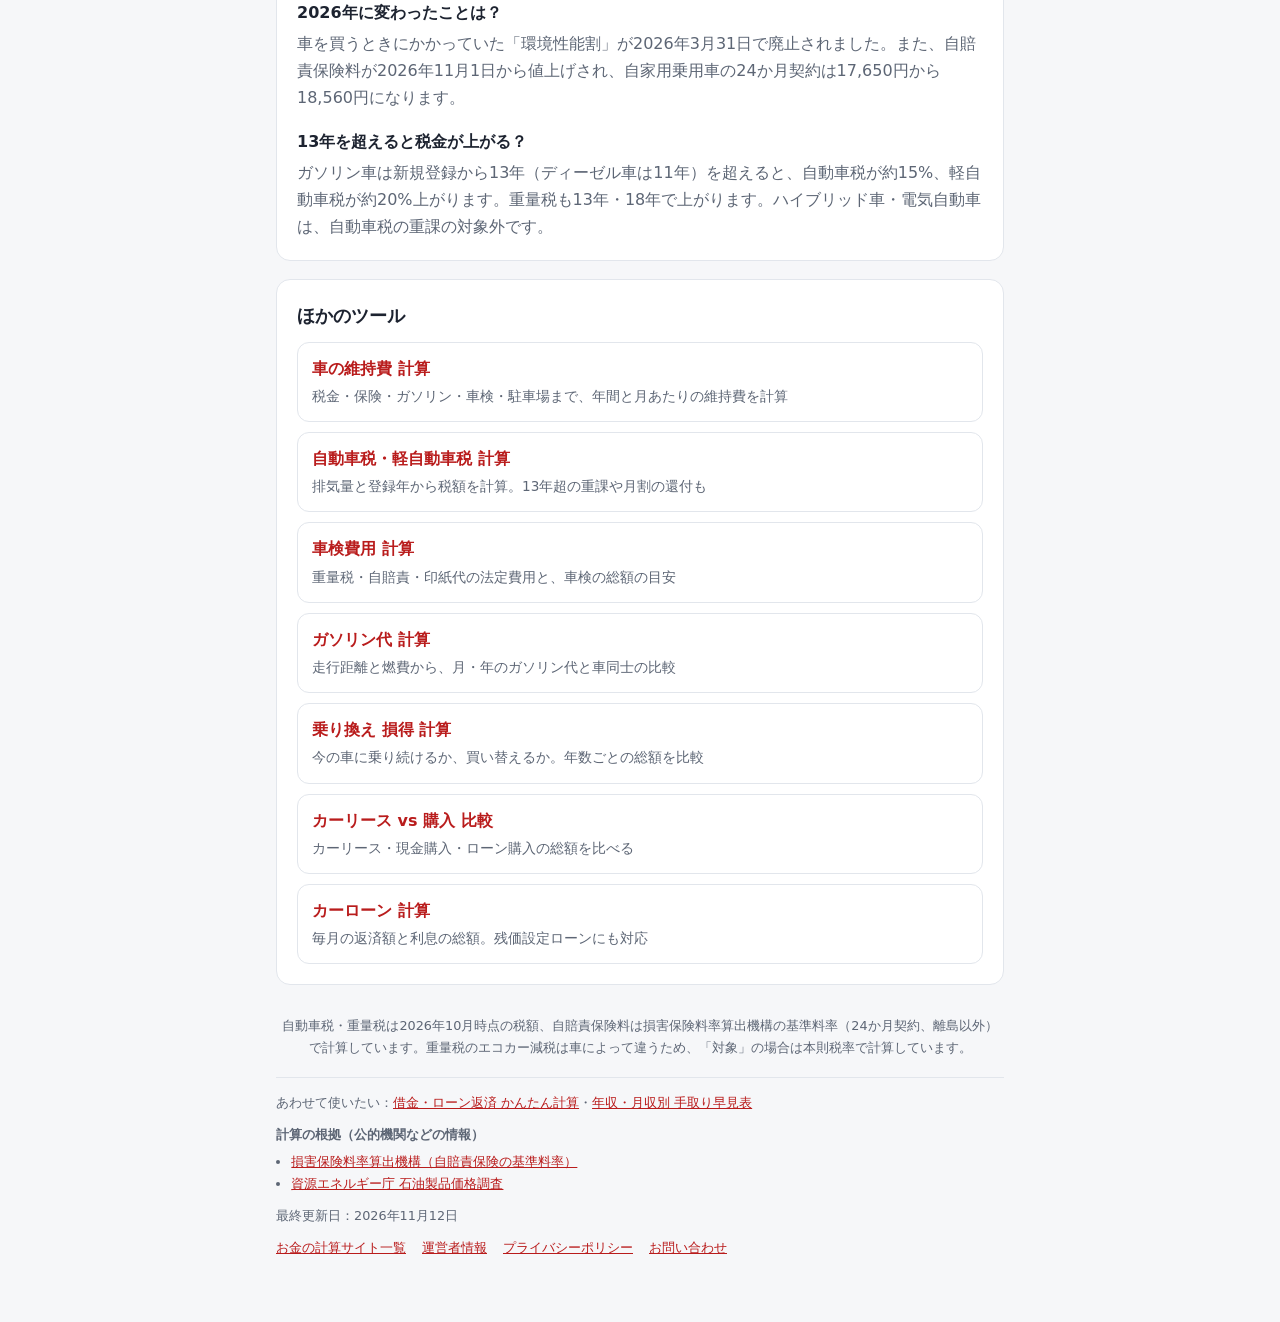
==== commit 514ed525: "最終更新日を反映 Co-Authored-By: Claude Opus 5.5 <noreply@anthropic.com>" ====
--- a/index.html
+++ b/index.html
@@ -93,7 +93,7 @@
 
   <footer>自動車税・重量税は2026年10月時点の税額、自賠責保険料は損害保険料率算出機構の基準料率（24か月契約、離島以外）で計算しています。重量税のエコカー減税は車によって違うため、「対象」の場合は本則税率で計算しています。</footer>
 <!--sw-foot-->
-<div style="font-size:.8rem;color:var(--muted);margin-top:18px;border-top:1px solid var(--line);padding-top:14px"><p style="margin:0 0 10px">あわせて使いたい：<a href="/shakkin/">借金・ローン返済 かんたん計算</a>・<a href="/nenshu/">年収・月収別 手取り早見表</a></p><p style="margin:0 0 6px;font-weight:600">計算の根拠（公的機関などの情報）</p><ul style="margin:0 0 10px;padding-left:1.2em"><li><a href="https://www.giroj.or.jp/" target="_blank" rel="noopener">損害保険料率算出機構（自賠責保険の基準料率）</a></li><li><a href="https://www.enecho.meti.go.jp/statistics/petroleum_and_lpgas/pl007/" target="_blank" rel="noopener">資源エネルギー庁 石油製品価格調査</a></li></ul><p style="margin:0 0 10px">最終更新日：2026年10月20日</p><nav style="display:flex;flex-wrap:wrap;gap:6px 16px"><a href="/sites/">お金の計算サイト一覧</a><a href="/about/">運営者情報</a><a href="/privacy/">プライバシーポリシー</a><a href="/contact/">お問い合わせ</a></nav></div>
+<div style="font-size:.8rem;color:var(--muted);margin-top:18px;border-top:1px solid var(--line);padding-top:14px"><p style="margin:0 0 10px">あわせて使いたい：<a href="/shakkin/">借金・ローン返済 かんたん計算</a>・<a href="/nenshu/">年収・月収別 手取り早見表</a></p><p style="margin:0 0 6px;font-weight:600">計算の根拠（公的機関などの情報）</p><ul style="margin:0 0 10px;padding-left:1.2em"><li><a href="https://www.giroj.or.jp/" target="_blank" rel="noopener">損害保険料率算出機構（自賠責保険の基準料率）</a></li><li><a href="https://www.enecho.meti.go.jp/statistics/petroleum_and_lpgas/pl007/" target="_blank" rel="noopener">資源エネルギー庁 石油製品価格調査</a></li></ul><p style="margin:0 0 10px">最終更新日：2026年11月12日</p><nav style="display:flex;flex-wrap:wrap;gap:6px 16px"><a href="/sites/">お金の計算サイト一覧</a><a href="/about/">運営者情報</a><a href="/privacy/">プライバシーポリシー</a><a href="/contact/">お問い合わせ</a></nav></div>
 <!--/sw-foot-->
 </div>
 
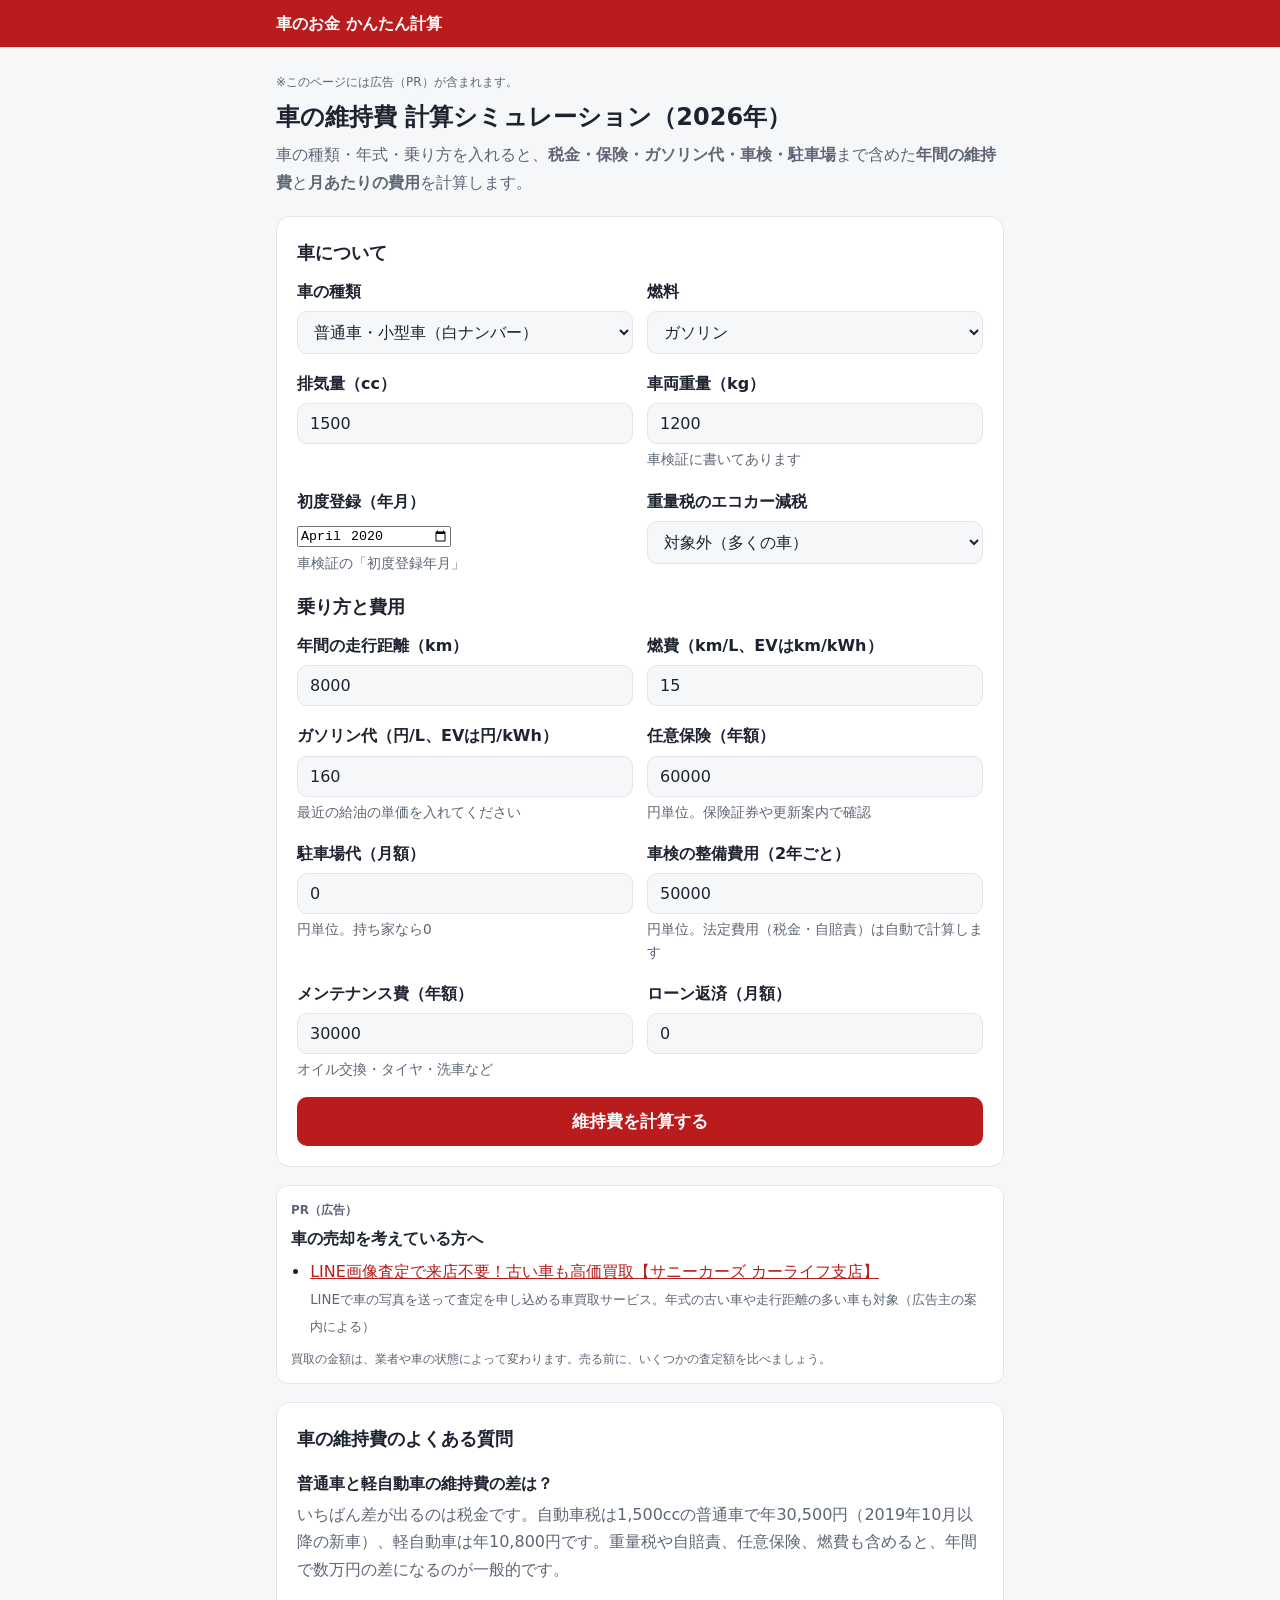
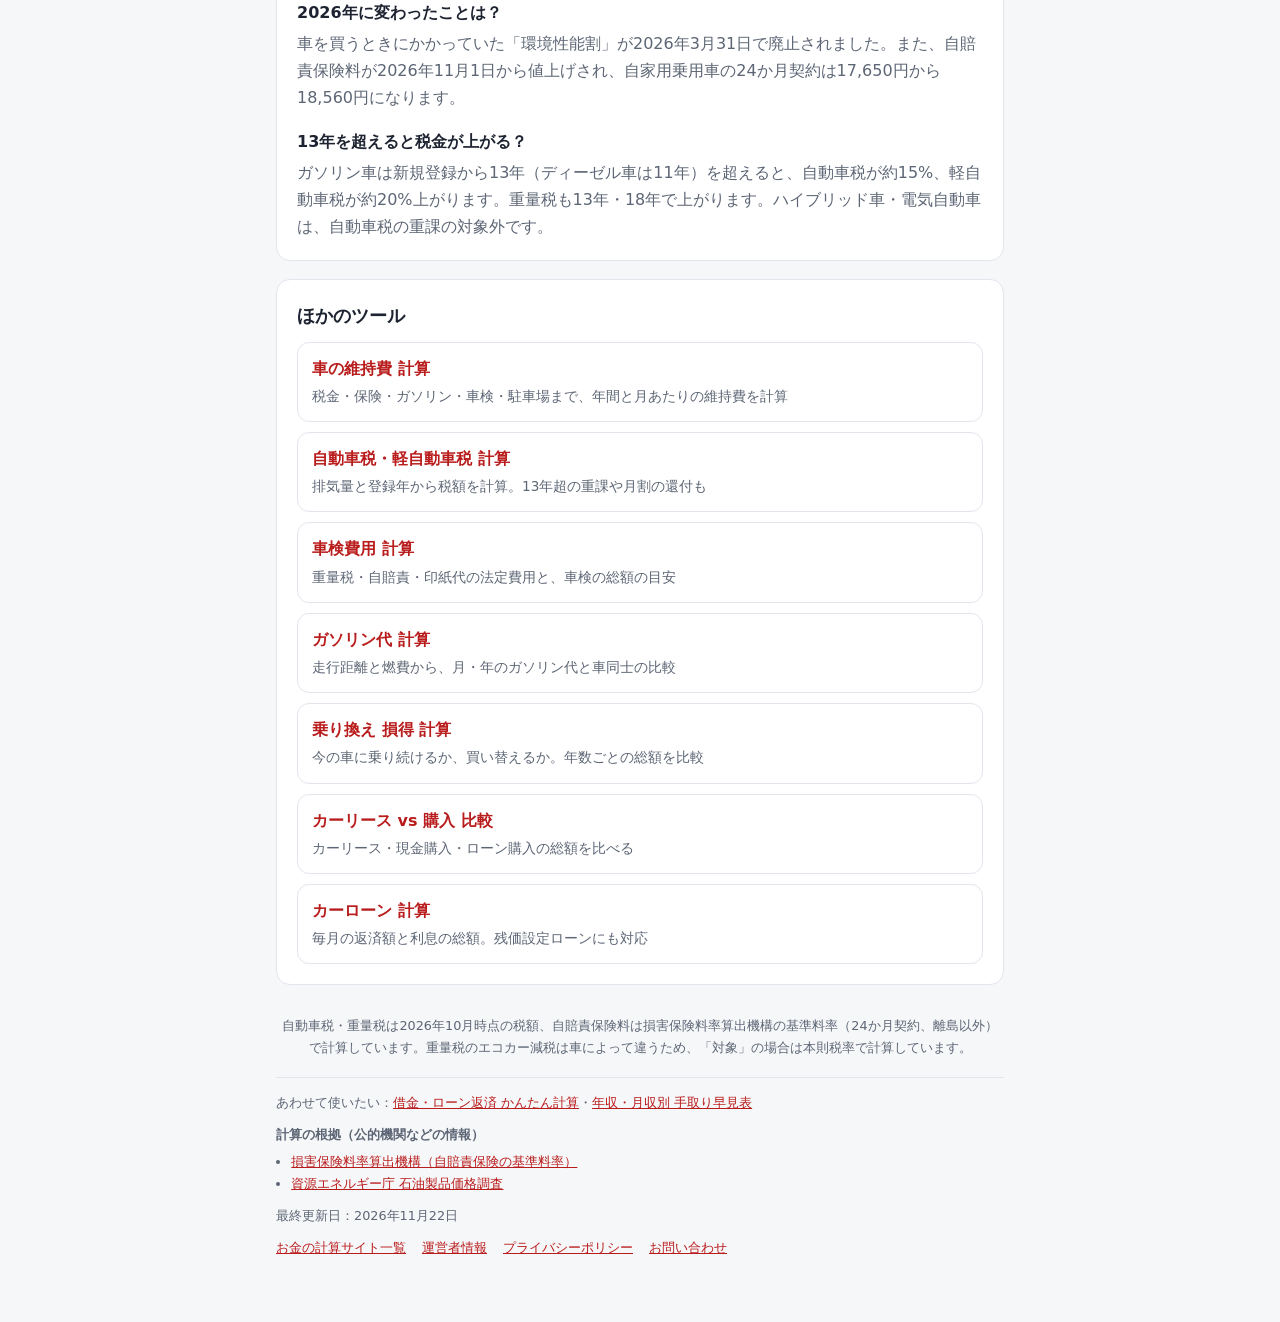
==== commit aafa5a96: "最終更新日を反映 Co-Authored-By: Claude Opus 5.5 <noreply@anthropic.com>" ====
--- a/index.html
+++ b/index.html
@@ -17,7 +17,7 @@
 <link rel="icon" href="/favicon.ico" sizes="48x48">
 <link rel="icon" href="/favicon.svg" type="image/svg+xml">
 <script async src="https://www.googletagmanager.com/gtag/js?id=G-CTGWFB173X"></script>
-<script>window.dataLayer=window.dataLayer||[];function gtag(){dataLayer.push(arguments);}gtag('js',new Date());gtag('config','G-CTGWFB173X');</script>
+<script>window.dataLayer=window.dataLayer||[];function gtag(){dataLayer.push(arguments);}gtag('js',new Date());gtag('config','G-CTGWFB173X');document.addEventListener('click',function(e){var b=e.target.closest&&e.target.closest('button#calc,button#judge,button#make');if(b)gtag('event','tool_use',{tool_path:location.pathname,button_id:b.id});},true);</script>
 <!--/sw-head-->
 <link rel="stylesheet" href="assets/style.css">
 <style>.bar{display:flex;height:16px;border-radius:99px;overflow:hidden;margin:10px 0 6px}.bar span{display:block;height:100%}</style>
@@ -93,7 +93,7 @@
 
   <footer>自動車税・重量税は2026年10月時点の税額、自賠責保険料は損害保険料率算出機構の基準料率（24か月契約、離島以外）で計算しています。重量税のエコカー減税は車によって違うため、「対象」の場合は本則税率で計算しています。</footer>
 <!--sw-foot-->
-<div style="font-size:.8rem;color:var(--muted);margin-top:18px;border-top:1px solid var(--line);padding-top:14px"><p style="margin:0 0 10px">あわせて使いたい：<a href="/shakkin/">借金・ローン返済 かんたん計算</a>・<a href="/nenshu/">年収・月収別 手取り早見表</a></p><p style="margin:0 0 6px;font-weight:600">計算の根拠（公的機関などの情報）</p><ul style="margin:0 0 10px;padding-left:1.2em"><li><a href="https://www.giroj.or.jp/" target="_blank" rel="noopener">損害保険料率算出機構（自賠責保険の基準料率）</a></li><li><a href="https://www.enecho.meti.go.jp/statistics/petroleum_and_lpgas/pl007/" target="_blank" rel="noopener">資源エネルギー庁 石油製品価格調査</a></li></ul><p style="margin:0 0 10px">最終更新日：2026年11月12日</p><nav style="display:flex;flex-wrap:wrap;gap:6px 16px"><a href="/sites/">お金の計算サイト一覧</a><a href="/about/">運営者情報</a><a href="/privacy/">プライバシーポリシー</a><a href="/contact/">お問い合わせ</a></nav></div>
+<div style="font-size:.8rem;color:var(--muted);margin-top:18px;border-top:1px solid var(--line);padding-top:14px"><p style="margin:0 0 10px">あわせて使いたい：<a href="/shakkin/">借金・ローン返済 かんたん計算</a>・<a href="/nenshu/">年収・月収別 手取り早見表</a></p><p style="margin:0 0 6px;font-weight:600">計算の根拠（公的機関などの情報）</p><ul style="margin:0 0 10px;padding-left:1.2em"><li><a href="https://www.giroj.or.jp/" target="_blank" rel="noopener">損害保険料率算出機構（自賠責保険の基準料率）</a></li><li><a href="https://www.enecho.meti.go.jp/statistics/petroleum_and_lpgas/pl007/" target="_blank" rel="noopener">資源エネルギー庁 石油製品価格調査</a></li></ul><p style="margin:0 0 10px">最終更新日：2026年11月22日</p><nav style="display:flex;flex-wrap:wrap;gap:6px 16px"><a href="/sites/">お金の計算サイト一覧</a><a href="/about/">運営者情報</a><a href="/privacy/">プライバシーポリシー</a><a href="/contact/">お問い合わせ</a></nav></div>
 <!--/sw-foot-->
 </div>
 
